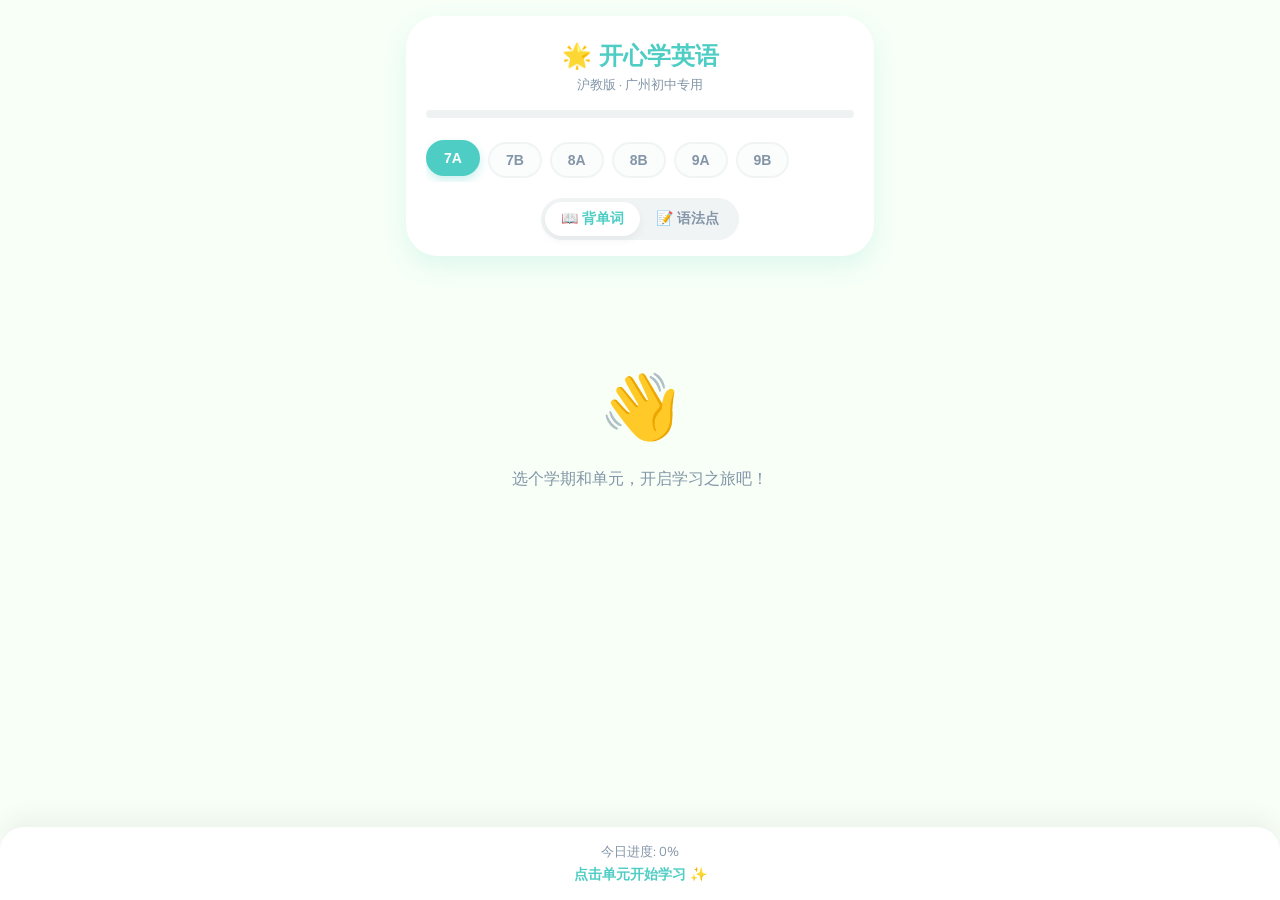
==== index.html @ d418aa86 "Initial commit: PWA enabled" ====
<!doctype html>
<html lang="zh-CN">
<head>
  <meta charset="utf-8"/>
  <meta name="viewport" content="width=device-width,initial-scale=1,maximum-scale=1,user-scalable=no"/>
  <link rel="manifest" href="manifest.json">
  <meta name="theme-color" content="#6cc5a3">
  <title>开心学英语 · 沪教版</title>
  <link rel="preconnect" href="https://fonts.googleapis.com">
  <link rel="preconnect" href="https://fonts.gstatic.com" crossorigin>
  <link href="https://fonts.googleapis.com/css2?family=Nunito:wght@400;700;800&display=swap" rel="stylesheet">
  <link rel="stylesheet" href="style.css"/>
</head>
<body>
  <div id="app" class="wrap">
    <!-- Header: 更加可爱的标题和进度感 -->
    <header class="hd">
      <div class="hd-t">
        <span>🌟 开心学英语</span>
        <small>沪教版 · 广州初中专用</small>
      </div>
      
      <!-- 进度条组件 -->
      <div class="progress-container">
        <div id="progress-bar" class="progress-bar" style="width: 0%"></div>
      </div>
      
      <nav id="grade-tabs" class="tabs"></nav>
      
      <div class="mode-switch">
        <button id="btn-word" class="mode-pill on">📖 背单词</button>
        <button id="btn-grammar" class="mode-pill">📝 语法点</button>
      </div>
    </header>

    <!-- Main content -->
    <main class="main-content">
      <!-- 单元选择区 -->
      <section id="unit-selector" class="selector-area"></section>
      
      <!-- 核心内容展示区 (卡片/列表/题目) -->
      <div id="main-pane" class="content-pane">
        <div class="empty-state">
          <div class="empty-icon">👋</div>
          <p>选个学期和单元，开启学习之旅吧！</p>
        </div>
      </div>
    </main>

    <!-- 状态栏: 底部固定导航/提示 -->
    <footer id="status-bar" class="footer">
      <div class="footer-info">今日进度: <span id="day-progress">0%</span></div>
      <div class="footer-hint">点击单元开始学习 ✨</div>
    </footer>
  </div>

  <!-- 引入数据和逻辑 -->
  <script src="data/words.js"></script>
  <script src="data/grammar.js"></script>
  <script src="app.js"></script>
  <script>
    if ('serviceWorker' in navigator) {
      window.addEventListener('load', () => {
        navigator.serviceWorker.register('./sw.js')
          .then(reg => console.log('SW registered:', reg))
          .catch(err => console.log('SW registration failed:', err));
      });
    }
  </script>
</body>
</html>
---- style.css ----
:root {
  --primary: #4ecdc4;       /* 薄荷绿 */
  --secondary: #ff6b6b;     /* 珊瑚粉 */
  --accent: #ffe66d;        /* 暖黄 */
  --bg: #f7fff7;            /* 极淡绿背景 */
  --text-main: #2f3e46;
  --text-sub: #8395a7;
  --card-bg: #ffffff;
  --shadow: 0 10px 25px rgba(78, 205, 196, 0.15);
  --radius: 24px;
  --radius-sm: 12px;
  --radius-lg: 32px;
}

* {
  box-sizing: border-box;
  -webkit-tap-highlight-color: transparent;
}

body {
  margin: 0;
  font-family: 'Nunito', 'PingFang SC', 'Microsoft YaHei', sans-serif;
  background-color: var(--bg);
  color: var(--text-main);
  overflow-x: hidden;
}

.wrap {
  max-width: 500px;
  margin: 0 auto;
  min-height: 100vh;
  padding: 16px 16px 100px;
}

/* Header Design */
.hd {
  background: white;
  padding: 24px 20px 16px;
  border-radius: var(--radius-lg);
  box-shadow: var(--shadow);
  text-align: center;
  margin-bottom: 24px;
}

.hd-t {
  display: flex;
  flex-direction: column;
  align-items: center;
  margin-bottom: 16px;
}

.hd-t span {
  font-size: 24px;
  font-weight: 800;
  color: var(--primary);
}

.hd-t small {
  font-size: 13px;
  color: var(--text-sub);
  margin-top: 4px;
}

/* Progress Bar */
.progress-container {
  width: 100%;
  height: 8px;
  background: #eef2f3;
  border-radius: 10px;
  margin-bottom: 20px;
  overflow: hidden;
}

.progress-bar {
  height: 100%;
  background: linear-gradient(90deg, var(--primary), #a8e6cf);
  transition: width 0.4s ease;
}

/* Tabs: 学期切换 (7A, 7B...) */
.tabs {
  display: flex;
  gap: 8px;
  overflow-x: auto;
  padding: 4px 0;
  scrollbar-width: none;
  margin-bottom: 16px;
}
.tabs::-webkit-scrollbar { display: none; }

.tabs button {
  flex: 0 0 auto;
  border: 2px solid #f0f4f5;
  background: #fbfcfc;
  color: var(--text-sub);
  padding: 8px 16px;
  border-radius: 50px;
  font-weight: 700;
  font-size: 14px;
  cursor: pointer;
  transition: all 0.2s;
}

.tabs button.on {
  background: var(--primary);
  color: white;
  border-color: var(--primary);
  transform: translateY(-2px);
  box-shadow: 0 4px 10px rgba(78, 205, 196, 0.3);
}

/* Mode Switch: 背单词/语法 */
.mode-switch {
  display: inline-flex;
  background: #f0f4f5;
  padding: 4px;
  border-radius: 50px;
}

.mode-pill {
  border: none;
  background: none;
  padding: 8px 16px;
  border-radius: 50px;
  font-weight: 700;
  font-size: 14px;
  color: var(--text-sub);
  cursor: pointer;
  transition: all 0.3s;
}

.mode-pill.on {
  background: white;
  color: var(--primary);
  box-shadow: 0 4px 10px rgba(0,0,0,0.05);
}

/* Main Content */
.main-content {
  margin-top: 8px;
}

/* Unit Selector - Grid Style */
.selector-area {
  display: grid;
  grid-template-columns: repeat(auto-fill, minmax(70px, 1fr));
  gap: 12px;
  margin-bottom: 24px;
}

.sel-btn {
  aspect-ratio: 1/1;
  border: none;
  background: white;
  border-radius: var(--radius-sm);
  box-shadow: 0 4px 10px rgba(0,0,0,0.04);
  font-weight: 800;
  font-size: 16px;
  color: var(--text-main);
  cursor: pointer;
  transition: all 0.2s;
  display: flex;
  align-items: center;
  justify-content: center;
}

.sel-btn.on {
  background: var(--accent);
  color: #5e4d00;
  transform: scale(1.05);
}

/* Word Card - The Heart of the App */
.content-pane {
  min-height: 320px;
}

.card {
  background: white;
  border-radius: var(--radius-lg);
  padding: 40px 24px;
  box-shadow: var(--shadow);
  text-align: center;
  animation: popin 0.4s cubic-bezier(0.175, 0.885, 0.32, 1.275);
}

.word-card .w {
  font-size: 48px;
  font-weight: 800;
  color: var(--text-main);
  margin-bottom: 4px;
  display: block;
}

.word-card .p {
  font-size: 20px;
  color: var(--primary);
  margin-bottom: 24px;
  display: block;
  font-style: italic;
}

.word-card .m {
  font-size: 22px;
  font-weight: 700;
  color: var(--text-main);
  margin-bottom: 30px;
  display: block;
}

.word-card .example {
  background: #f9fbfb;
  padding: 16px;
  border-radius: var(--radius-sm);
  font-size: 15px;
  color: var(--text-sub);
  line-height: 1.5;
  text-align: left;
  border-left: 4px solid var(--primary);
}

/* Empty State */
.empty-state {
  text-align: center;
  padding: 60px 20px;
  color: var(--text-sub);
}

.empty-icon {
  font-size: 64px;
  margin-bottom: 16px;
  display: block;
}

/* Footer */
.footer {
  position: fixed;
  bottom: 0;
  left: 0;
  right: 0;
  background: white;
  padding: 16px;
  text-align: center;
  border-top-left-radius: 24px;
  border-top-right-radius: 24px;
  box-shadow: 0 -10px 25px rgba(0,0,0,0.05);
  z-index: 100;
}

.footer-info {
  font-size: 13px;
  color: var(--text-sub);
  margin-bottom: 4px;
}

.footer-hint {
  font-size: 14px;
  font-weight: 700;
  color: var(--primary);
}

/* Animations */
@keyframes popin {
  0% { opacity: 0; transform: scale(0.8); }
  100% { opacity: 1; transform: scale(1); }
}
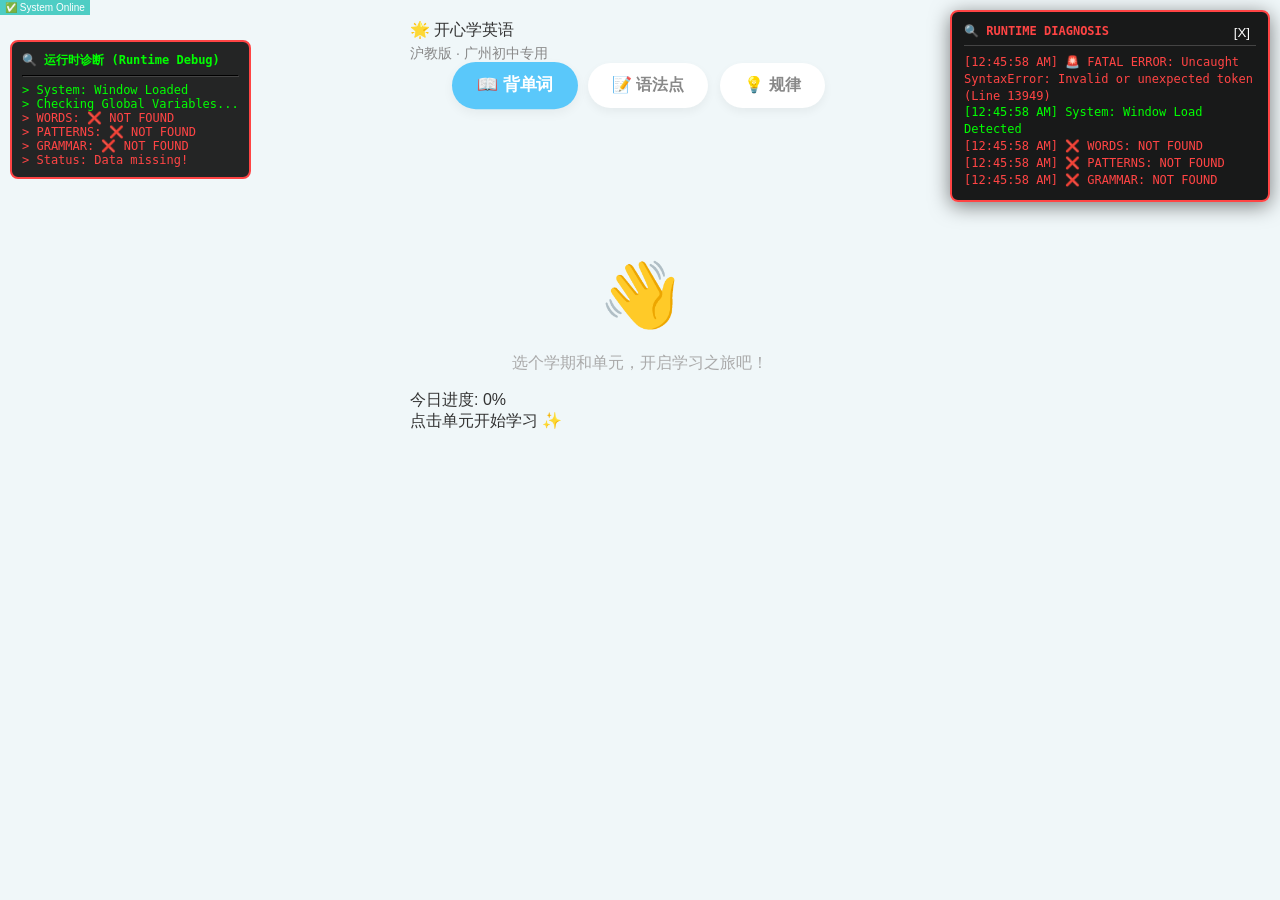
==== commit 2f0bd9de: "Restore data and sync codebase" ====
--- a/index.html
+++ b/index.html
@@ -1,4 +1,4 @@
-<!doctype html>
+<!DOCTYPE html>
 <html lang="zh-CN">
 <head>
   <meta charset="utf-8"/>
@@ -10,17 +10,182 @@
   <link rel="preconnect" href="https://fonts.gstatic.com" crossorigin>
   <link href="https://fonts.googleapis.com/css2?family=Nunito:wght@400;700;800&display=swap" rel="stylesheet">
   <link rel="stylesheet" href="style.css"/>
+  
+
+  
+  <script>
+    document.addEventListener('DOMContentLoaded', () => {
+      const h = document.createElement('div');
+      h.id = 'heartbeat';
+      h.innerText = '✅ System Online';
+      h.style = 'position:fixed;top:0;left:0;background:#4ecdc4;color:white;font-size:10px;padding:2px 5px;z-index:10000;';
+      document.body.prepend(h);
+    });
+  </script>
+
+<script>
+(function() {
+    const createDebugUI = () => {
+        const debugDiv = document.createElement('div');
+        debugDiv.id = 'debug-dashboard';
+        debugDiv.style = 'position:fixed; top:40px; left:10px; background:rgba(0,0,0,0.85); color:#00ff00; font-family:monospace; font-size:12px; padding:10px; z-index:9999; border:2px solid #ff4444; border-radius:8px; max-width:300px; pointer-events:none;';
+        debugDiv.innerHTML = '<strong>🔍 运行时诊断 (Runtime Debug)</strong><hr style="border-color:#444">';
+        document.body.appendChild(debugDiv);
+        return debugDiv;
+    };
+
+    const logToDebug = (msg, isError = false) => {
+        const div = document.getElementById('debug-dashboard');
+        if (!div) return;
+        const line = document.createElement('div');
+        line.style.color = isError ? '#ff4444' : '#00ff00';
+        line.innerText = `> ${msg}`;
+        div.appendChild(line);
+    };
+
+    window.addEventListener('load', () => {
+        const div = createDebugUI();
+        logToDebug('System: Window Loaded');
+
+        // Test 1: Check if app_standalone.js is loaded
+        // We check for a unique function or variable from app.js
+        // Assuming app.js has a 'render' or 'init' or similar, but let's just check global vars.
+        
+        try {
+            logToDebug('Checking Global Variables...');
+            
+            const checkVar = (name) => {
+                if (typeof window[name] !== 'undefined') {
+                    const count = window[name].length || Object.keys(window[name]).length || 'N/A';
+                    logToDebug(`${name}: ✅ OK (${count} items)`);
+                    return true;
+                } else {
+                    logToDebug(`${name}: ❌ NOT FOUND`, true);
+                    return false;
+                }
+            };
+
+            const wOk = checkVar('WORDS');
+            const pOk = checkVar('PATTERNS');
+            const gOk = checkVar('GRAMMAR');
+
+            if (wOk && pOk && gOk) {
+                logToDebug('Status: Data loaded successfully.');
+            } else {
+                logToDebug('Status: Data missing!', true);
+            }
+
+        } catch (e) {
+            logToDebug('CRASH: ' + e.message, true);
+        }
+    });
+
+    // Catch unhandled errors and log them to the UI
+    window.onerror = function(message, source, lineno, colno, error) {
+        const div = document.getElementById('debug-dashboard');
+        if (div) {
+            const line = document.createElement('div');
+            line.style.color = '#ff4444';
+            line.style.fontWeight = 'bold';
+            line.innerText = `🚨 FATAL: ${message} (Line ${lineno})`;
+            div.appendChild(line);
+        }
+        return false;
+    };
+})();
+</script>
+
 </head>
 <body>
+
+<div id="debug-hud" style="
+    position: fixed;
+    top: 10px;
+    right: 10px;
+    width: 320px;
+    max-height: 400px;
+    background: rgba(0, 0, 0, 0.9);
+    color: #00ff00;
+    font-family: monospace;
+    font-size: 12px;
+    padding: 12px;
+    z-index: 10000;
+    border: 2px solid #ff4444;
+    border-radius: 8px;
+    overflow-y: auto;
+    box-shadow: 0 4px 20px rgba(0,0,0,0.5);
+    pointer-events: auto;
+">
+    <div style="display: flex; justify-content: space-between; margin-bottom: 8px; border-bottom: 1px solid #444; padding-bottom: 4px;">
+        <strong style="color: #ff4444;">🔍 RUNTIME DIAGNOSIS</strong>
+        <button onclick="this.parentElement.parentElement.remove()" style="background:none; border:none; color:white; cursor:pointer;">[X]</button>
+    </div>
+    <div id="debug-log" style="white-space: pre-wrap; line-height: 1.4;"></div>
+</div>
+
+<script>
+(function() {
+    const logEl = document.getElementById('debug-log');
+    const log = (msg, type = 'info') => {
+        const div = document.createElement('div');
+        const colors = { info: '#00ff00', error: '#ff4444', warn: '#ffff00', success: '#44ff44' };
+        div.style.color = colors[type] || '#ffffff';
+        div.innerText = `[${new Date().toLocaleTimeString()}] ${msg}`;
+        logEl.appendChild(div);
+        document.getElementById('debug-hud').scrollTop = document.getElementById('debug-hud').scrollHeight;
+    };
+
+    // Capture all errors
+    window.onerror = function(message, source, lineno, colno, error) {
+        log(`🚨 FATAL ERROR: ${message} (Line ${lineno})`, 'error');
+        // Also log the stack trace if available
+        if (error && error.stack) {
+            const stack = document.createElement('div');
+            stack.style.fontSize = '10px';
+            stack.style.color = '#aaa';
+            stack.innerText = error.stack.split('\n')[1] || '';
+            logEl.appendChild(stack);
+        }
+        return false;
+    };
+
+    // Check globals on load
+    window.addEventListener('load', () => {
+        log('System: Window Load Detected');
+        
+        const checkVar = (name) => {
+            try {
+                if (typeof window[name] !== 'undefined') {
+                    const count = window[name].length || Object.keys(window[name]).length || 'N/A';
+                    log(`✅ ${name}: FOUND (${count} items)`, 'success');
+                    return true;
+                } else {
+                    log(`❌ ${name}: NOT FOUND`, 'error');
+                    return false;
+                }
+            } catch (e) {
+                log(`❌ ${name}: ERROR ACCESSING (${e.message})`, 'error');
+                return false;
+            }
+        };
+
+        checkVar('WORDS');
+        checkVar('PATTERNS');
+        checkVar('GRAMMAR');
+    });
+
+    // Attach log to window so app.js can use it
+    window.debugLog = log;
+})();
+</script>
+
   <div id="app" class="wrap">
-    <!-- Header: 更加可爱的标题和进度感 -->
     <header class="hd">
       <div class="hd-t">
         <span>🌟 开心学英语</span>
         <small>沪教版 · 广州初中专用</small>
       </div>
       
-      <!-- 进度条组件 -->
       <div class="progress-container">
         <div id="progress-bar" class="progress-bar" style="width: 0%"></div>
       </div>
@@ -30,15 +195,12 @@
       <div class="mode-switch">
         <button id="btn-word" class="mode-pill on">📖 背单词</button>
         <button id="btn-grammar" class="mode-pill">📝 语法点</button>
+        <button id="btn-pattern" class="mode-pill">💡 规律</button>
       </div>
     </header>
 
-    <!-- Main content -->
     <main class="main-content">
-      <!-- 单元选择区 -->
       <section id="unit-selector" class="selector-area"></section>
-      
-      <!-- 核心内容展示区 (卡片/列表/题目) -->
       <div id="main-pane" class="content-pane">
         <div class="empty-state">
           <div class="empty-icon">👋</div>
@@ -47,25 +209,26 @@
       </div>
     </main>
 
-    <!-- 状态栏: 底部固定导航/提示 -->
     <footer id="status-bar" class="footer">
       <div class="footer-info">今日进度: <span id="day-progress">0%</span></div>
       <div class="footer-hint">点击单元开始学习 ✨</div>
     </footer>
   </div>
 
-  <!-- 引入数据和逻辑 -->
-  <script src="data/words.js"></script>
-  <script src="data/grammar.js"></script>
-  <script src="app.js"></script>
-  <script>
-    if ('serviceWorker' in navigator) {
-      window.addEventListener('load', () => {
-        navigator.serviceWorker.register('./sw.js')
-          .then(reg => console.log('SW registered:', reg))
-          .catch(err => console.log('SW registration failed:', err));
-      });
-    }
-  </script>
+  <!-- Load order: Data must come BEFORE logic -->
+  
+  
+  
+  
+
+  
+  
+  
+  
+
+  
+  
+  
+  <script src="app_standalone.js?v=20260924"></script>
 </body>
-</html>
+</html>
--- a/style.css
+++ b/style.css
@@ -1,266 +1,57 @@
 :root {
-  --primary: #4ecdc4;       /* 薄荷绿 */
-  --secondary: #ff6b6b;     /* 珊瑚粉 */
-  --accent: #ffe66d;        /* 暖黄 */
-  --bg: #f7fff7;            /* 极淡绿背景 */
-  --text-main: #2f3e46;
-  --text-sub: #8395a7;
-  --card-bg: #ffffff;
-  --shadow: 0 10px 25px rgba(78, 205, 196, 0.15);
-  --radius: 24px;
-  --radius-sm: 12px;
-  --radius-lg: 32px;
+    --primary: #5AC8FA;
+    --secondary: #FF9EAA;
+    --bg: #F0F7F9;
+    --card-bg: #FFFFFF;
+    --text: #333333;
+    --text-sub: #888888;
+    --accent: #A8E6CF;
 }
 
-* {
-  box-sizing: border-box;
-  -webkit-tap-highlight-color: transparent;
+* { box-sizing: border-box; -webkit-tap-highlight-color: transparent; }
+body { margin: 0; font-family: 'Segoe UI', Roboto, Helvetica, Arial, sans-serif; background: var(--bg); color: var(--text); overflow-x: hidden; }
+
+.wrap { padding: 20px; max-width: 500px; margin: 0 auto; min-height: 100vh; }
+.hd { margin-bottom: 30px; }
+.hd-t { display: flex; flex-direction: column; }
+.hd-t small { color: var(--text-sub); font-size: 14px; margin-top: 4px; }
+
+.main-content { text-align: center; }
+.mode-switch { display: flex; justify-content: center; gap: 12px; }
+.mode-pill { 
+    border: none; padding: 12px 24px; border-radius: 50px; font-weight: 700; font-size: 16px; 
+    background: white; color: var(--text-sub); box-shadow: 0 4px 10px rgba(0,0,0,0.05); transition: all 0.3s ease;
+}
+.mode-pill.on { background: var(--primary); color: white; transform: scale(1.05); }
+
+.selector-area { display: flex; overflow-x: auto; white-space: nowrap; gap: 12px; padding: 10px 5px; -webkit-overflow-scrolling: touch; scrollbar-width: none; }
+.selector-area::-webkit-scrollbar { display: none; }
+.sel-btn { 
+    border: none; padding: 10px 24px; border-radius: 50px; background: white; 
+    font-weight: 700; color: var(--text); box-shadow: 0 4px 10px rgba(0,0,0,0.05); 
+    white-space: nowrap; cursor: pointer;
+}
+.sel-btn-h { padding: 12px 28px; font-size: 16px; }
+
+.card { 
+    background: var(--card-bg); border-radius: 24px; padding: 25px; 
+    box-shadow: 0 10px 30px rgba(0,0,0,0.08); position: relative; overflow: hidden;
+}
+.word-card .w { font-size: 42px; font-weight: 800; color: var(--primary); display: block; margin-bottom: 5px; }
+.word-card .p { font-size: 20px; color: var(--text-sub); font-style: italic; }
+.word-card .m { font-size: 24px; font-weight: 600; display: block; margin: 15px 0; color: var(--text); }
+.word-card .example { font-size: 16px; color: #666; font-style: italic; background: #f9f9f9; padding: 12px; border-radius: 12px; }
+
+.etymology-box { 
+    margin-top: 15px; padding: 12px; background: #E8F5E9; border-radius: 16px; border-left: 4px solid var(--accent); text-align: left;
+}
+.etym-label { font-size: 12px; font-weight: 800; color: #2E7D32; display: block; margin-bottom: 4px; }
+.etym-content { font-size: 14px; color: #388E3C; line-height: 1.4; }
+
+.ctrl-btn { 
+    border: none; padding: 12px 28px; border-radius: 50px; font-weight: 700; 
+    background: var(--primary); color: white; box-shadow: 0 4px 12px rgba(90,200,250,0.3);
 }
 
-body {
-  margin: 0;
-  font-family: 'Nunito', 'PingFang SC', 'Microsoft YaHei', sans-serif;
-  background-color: var(--bg);
-  color: var(--text-main);
-  overflow-x: hidden;
-}
-
-.wrap {
-  max-width: 500px;
-  margin: 0 auto;
-  min-height: 100vh;
-  padding: 16px 16px 100px;
-}
-
-/* Header Design */
-.hd {
-  background: white;
-  padding: 24px 20px 16px;
-  border-radius: var(--radius-lg);
-  box-shadow: var(--shadow);
-  text-align: center;
-  margin-bottom: 24px;
-}
-
-.hd-t {
-  display: flex;
-  flex-direction: column;
-  align-items: center;
-  margin-bottom: 16px;
-}
-
-.hd-t span {
-  font-size: 24px;
-  font-weight: 800;
-  color: var(--primary);
-}
-
-.hd-t small {
-  font-size: 13px;
-  color: var(--text-sub);
-  margin-top: 4px;
-}
-
-/* Progress Bar */
-.progress-container {
-  width: 100%;
-  height: 8px;
-  background: #eef2f3;
-  border-radius: 10px;
-  margin-bottom: 20px;
-  overflow: hidden;
-}
-
-.progress-bar {
-  height: 100%;
-  background: linear-gradient(90deg, var(--primary), #a8e6cf);
-  transition: width 0.4s ease;
-}
-
-/* Tabs: 学期切换 (7A, 7B...) */
-.tabs {
-  display: flex;
-  gap: 8px;
-  overflow-x: auto;
-  padding: 4px 0;
-  scrollbar-width: none;
-  margin-bottom: 16px;
-}
-.tabs::-webkit-scrollbar { display: none; }
-
-.tabs button {
-  flex: 0 0 auto;
-  border: 2px solid #f0f4f5;
-  background: #fbfcfc;
-  color: var(--text-sub);
-  padding: 8px 16px;
-  border-radius: 50px;
-  font-weight: 700;
-  font-size: 14px;
-  cursor: pointer;
-  transition: all 0.2s;
-}
-
-.tabs button.on {
-  background: var(--primary);
-  color: white;
-  border-color: var(--primary);
-  transform: translateY(-2px);
-  box-shadow: 0 4px 10px rgba(78, 205, 196, 0.3);
-}
-
-/* Mode Switch: 背单词/语法 */
-.mode-switch {
-  display: inline-flex;
-  background: #f0f4f5;
-  padding: 4px;
-  border-radius: 50px;
-}
-
-.mode-pill {
-  border: none;
-  background: none;
-  padding: 8px 16px;
-  border-radius: 50px;
-  font-weight: 700;
-  font-size: 14px;
-  color: var(--text-sub);
-  cursor: pointer;
-  transition: all 0.3s;
-}
-
-.mode-pill.on {
-  background: white;
-  color: var(--primary);
-  box-shadow: 0 4px 10px rgba(0,0,0,0.05);
-}
-
-/* Main Content */
-.main-content {
-  margin-top: 8px;
-}
-
-/* Unit Selector - Grid Style */
-.selector-area {
-  display: grid;
-  grid-template-columns: repeat(auto-fill, minmax(70px, 1fr));
-  gap: 12px;
-  margin-bottom: 24px;
-}
-
-.sel-btn {
-  aspect-ratio: 1/1;
-  border: none;
-  background: white;
-  border-radius: var(--radius-sm);
-  box-shadow: 0 4px 10px rgba(0,0,0,0.04);
-  font-weight: 800;
-  font-size: 16px;
-  color: var(--text-main);
-  cursor: pointer;
-  transition: all 0.2s;
-  display: flex;
-  align-items: center;
-  justify-content: center;
-}
-
-.sel-btn.on {
-  background: var(--accent);
-  color: #5e4d00;
-  transform: scale(1.05);
-}
-
-/* Word Card - The Heart of the App */
-.content-pane {
-  min-height: 320px;
-}
-
-.card {
-  background: white;
-  border-radius: var(--radius-lg);
-  padding: 40px 24px;
-  box-shadow: var(--shadow);
-  text-align: center;
-  animation: popin 0.4s cubic-bezier(0.175, 0.885, 0.32, 1.275);
-}
-
-.word-card .w {
-  font-size: 48px;
-  font-weight: 800;
-  color: var(--text-main);
-  margin-bottom: 4px;
-  display: block;
-}
-
-.word-card .p {
-  font-size: 20px;
-  color: var(--primary);
-  margin-bottom: 24px;
-  display: block;
-  font-style: italic;
-}
-
-.word-card .m {
-  font-size: 22px;
-  font-weight: 700;
-  color: var(--text-main);
-  margin-bottom: 30px;
-  display: block;
-}
-
-.word-card .example {
-  background: #f9fbfb;
-  padding: 16px;
-  border-radius: var(--radius-sm);
-  font-size: 15px;
-  color: var(--text-sub);
-  line-height: 1.5;
-  text-align: left;
-  border-left: 4px solid var(--primary);
-}
-
-/* Empty State */
-.empty-state {
-  text-align: center;
-  padding: 60px 20px;
-  color: var(--text-sub);
-}
-
-.empty-icon {
-  font-size: 64px;
-  margin-bottom: 16px;
-  display: block;
-}
-
-/* Footer */
-.footer {
-  position: fixed;
-  bottom: 0;
-  left: 0;
-  right: 0;
-  background: white;
-  padding: 16px;
-  text-align: center;
-  border-top-left-radius: 24px;
-  border-top-right-radius: 24px;
-  box-shadow: 0 -10px 25px rgba(0,0,0,0.05);
-  z-index: 100;
-}
-
-.footer-info {
-  font-size: 13px;
-  color: var(--text-sub);
-  margin-bottom: 4px;
-}
-
-.footer-hint {
-  font-size: 14px;
-  font-weight: 700;
-  color: var(--primary);
-}
-
-/* Animations */
-@keyframes popin {
-  0% { opacity: 0; transform: scale(0.8); }
-  100% { opacity: 1; transform: scale(1); }
-}
+.empty-state { text-align: center; margin-top: 100px; color: #aaa; }
+.empty-icon { font-size: 64px; display: block; margin-bottom: 20px; }
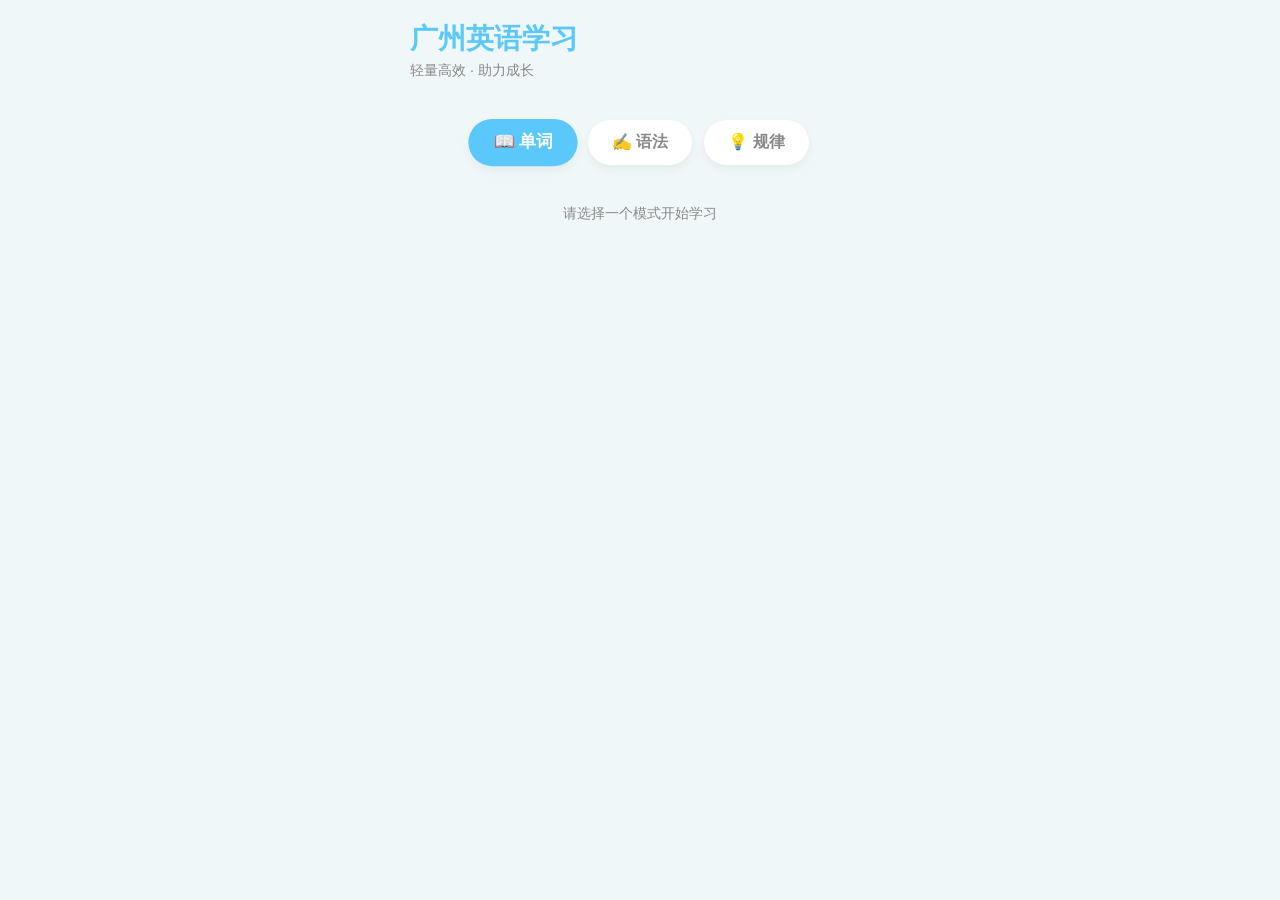
==== commit 2e7ec300: "Refactor: set index.html as main entry" ====
--- a/index.html
+++ b/index.html
@@ -1,234 +1,16 @@
 <!DOCTYPE html>
 <html lang="zh-CN">
 <head>
-  <meta charset="utf-8"/>
-  <meta name="viewport" content="width=device-width,initial-scale=1,maximum-scale=1,user-scalable=no"/>
-  <link rel="manifest" href="manifest.json">
-  <meta name="theme-color" content="#6cc5a3">
-  <title>开心学英语 · 沪教版</title>
-  <link rel="preconnect" href="https://fonts.googleapis.com">
-  <link rel="preconnect" href="https://fonts.gstatic.com" crossorigin>
-  <link href="https://fonts.googleapis.com/css2?family=Nunito:wght@400;700;800&display=swap" rel="stylesheet">
-  <link rel="stylesheet" href="style.css"/>
-  
-
-  
-  <script>
-    document.addEventListener('DOMContentLoaded', () => {
-      const h = document.createElement('div');
-      h.id = 'heartbeat';
-      h.innerText = '✅ System Online';
-      h.style = 'position:fixed;top:0;left:0;background:#4ecdc4;color:white;font-size:10px;padding:2px 5px;z-index:10000;';
-      document.body.prepend(h);
-    });
-  </script>
-
-<script>
-(function() {
-    const createDebugUI = () => {
-        const debugDiv = document.createElement('div');
-        debugDiv.id = 'debug-dashboard';
-        debugDiv.style = 'position:fixed; top:40px; left:10px; background:rgba(0,0,0,0.85); color:#00ff00; font-family:monospace; font-size:12px; padding:10px; z-index:9999; border:2px solid #ff4444; border-radius:8px; max-width:300px; pointer-events:none;';
-        debugDiv.innerHTML = '<strong>🔍 运行时诊断 (Runtime Debug)</strong><hr style="border-color:#444">';
-        document.body.appendChild(debugDiv);
-        return debugDiv;
-    };
-
-    const logToDebug = (msg, isError = false) => {
-        const div = document.getElementById('debug-dashboard');
-        if (!div) return;
-        const line = document.createElement('div');
-        line.style.color = isError ? '#ff4444' : '#00ff00';
-        line.innerText = `> ${msg}`;
-        div.appendChild(line);
-    };
-
-    window.addEventListener('load', () => {
-        const div = createDebugUI();
-        logToDebug('System: Window Loaded');
-
-        // Test 1: Check if app_standalone.js is loaded
-        // We check for a unique function or variable from app.js
-        // Assuming app.js has a 'render' or 'init' or similar, but let's just check global vars.
-        
-        try {
-            logToDebug('Checking Global Variables...');
-            
-            const checkVar = (name) => {
-                if (typeof window[name] !== 'undefined') {
-                    const count = window[name].length || Object.keys(window[name]).length || 'N/A';
-                    logToDebug(`${name}: ✅ OK (${count} items)`);
-                    return true;
-                } else {
-                    logToDebug(`${name}: ❌ NOT FOUND`, true);
-                    return false;
-                }
-            };
-
-            const wOk = checkVar('WORDS');
-            const pOk = checkVar('PATTERNS');
-            const gOk = checkVar('GRAMMAR');
-
-            if (wOk && pOk && gOk) {
-                logToDebug('Status: Data loaded successfully.');
-            } else {
-                logToDebug('Status: Data missing!', true);
-            }
-
-        } catch (e) {
-            logToDebug('CRASH: ' + e.message, true);
-        }
-    });
-
-    // Catch unhandled errors and log them to the UI
-    window.onerror = function(message, source, lineno, colno, error) {
-        const div = document.getElementById('debug-dashboard');
-        if (div) {
-            const line = document.createElement('div');
-            line.style.color = '#ff4444';
-            line.style.fontWeight = 'bold';
-            line.innerText = `🚨 FATAL: ${message} (Line ${lineno})`;
-            div.appendChild(line);
-        }
-        return false;
-    };
-})();
-</script>
-
+    <meta charset="UTF-8">
+    <meta name="viewport" content="width=device-width, initial-scale=1.0, maximum-scale=1.0, user-scalable=no">
+    <title>广州英语学习</title>
+    <link rel="stylesheet" href="style.css">
 </head>
 <body>
-
-<div id="debug-hud" style="
-    position: fixed;
-    top: 10px;
-    right: 10px;
-    width: 320px;
-    max-height: 400px;
-    background: rgba(0, 0, 0, 0.9);
-    color: #00ff00;
-    font-family: monospace;
-    font-size: 12px;
-    padding: 12px;
-    z-index: 10000;
-    border: 2px solid #ff4444;
-    border-radius: 8px;
-    overflow-y: auto;
-    box-shadow: 0 4px 20px rgba(0,0,0,0.5);
-    pointer-events: auto;
-">
-    <div style="display: flex; justify-content: space-between; margin-bottom: 8px; border-bottom: 1px solid #444; padding-bottom: 4px;">
-        <strong style="color: #ff4444;">🔍 RUNTIME DIAGNOSIS</strong>
-        <button onclick="this.parentElement.parentElement.remove()" style="background:none; border:none; color:white; cursor:pointer;">[X]</button>
-    </div>
-    <div id="debug-log" style="white-space: pre-wrap; line-height: 1.4;"></div>
-</div>
-
-<script>
-(function() {
-    const logEl = document.getElementById('debug-log');
-    const log = (msg, type = 'info') => {
-        const div = document.createElement('div');
-        const colors = { info: '#00ff00', error: '#ff4444', warn: '#ffff00', success: '#44ff44' };
-        div.style.color = colors[type] || '#ffffff';
-        div.innerText = `[${new Date().toLocaleTimeString()}] ${msg}`;
-        logEl.appendChild(div);
-        document.getElementById('debug-hud').scrollTop = document.getElementById('debug-hud').scrollHeight;
-    };
-
-    // Capture all errors
-    window.onerror = function(message, source, lineno, colno, error) {
-        log(`🚨 FATAL ERROR: ${message} (Line ${lineno})`, 'error');
-        // Also log the stack trace if available
-        if (error && error.stack) {
-            const stack = document.createElement('div');
-            stack.style.fontSize = '10px';
-            stack.style.color = '#aaa';
-            stack.innerText = error.stack.split('\n')[1] || '';
-            logEl.appendChild(stack);
-        }
-        return false;
-    };
-
-    // Check globals on load
-    window.addEventListener('load', () => {
-        log('System: Window Load Detected');
-        
-        const checkVar = (name) => {
-            try {
-                if (typeof window[name] !== 'undefined') {
-                    const count = window[name].length || Object.keys(window[name]).length || 'N/A';
-                    log(`✅ ${name}: FOUND (${count} items)`, 'success');
-                    return true;
-                } else {
-                    log(`❌ ${name}: NOT FOUND`, 'error');
-                    return false;
-                }
-            } catch (e) {
-                log(`❌ ${name}: ERROR ACCESSING (${e.message})`, 'error');
-                return false;
-            }
-        };
-
-        checkVar('WORDS');
-        checkVar('PATTERNS');
-        checkVar('GRAMMAR');
-    });
-
-    // Attach log to window so app.js can use it
-    window.debugLog = log;
-})();
-</script>
-
-  <div id="app" class="wrap">
-    <header class="hd">
-      <div class="hd-t">
-        <span>🌟 开心学英语</span>
-        <small>沪教版 · 广州初中专用</small>
-      </div>
-      
-      <div class="progress-container">
-        <div id="progress-bar" class="progress-bar" style="width: 0%"></div>
-      </div>
-      
-      <nav id="grade-tabs" class="tabs"></nav>
-      
-      <div class="mode-switch">
-        <button id="btn-word" class="mode-pill on">📖 背单词</button>
-        <button id="btn-grammar" class="mode-pill">📝 语法点</button>
-        <button id="btn-pattern" class="mode-pill">💡 规律</button>
-      </div>
-    </header>
-
-    <main class="main-content">
-      <section id="unit-selector" class="selector-area"></section>
-      <div id="main-pane" class="content-pane">
-        <div class="empty-state">
-          <div class="empty-icon">👋</div>
-          <p>选个学期和单元，开启学习之旅吧！</p>
-        </div>
-      </div>
-    </main>
-
-    <footer id="status-bar" class="footer">
-      <div class="footer-info">今日进度: <span id="day-progress">0%</span></div>
-      <div class="footer-hint">点击单元开始学习 ✨</div>
-    </footer>
-  </div>
-
-  <!-- Load order: Data must come BEFORE logic -->
-  
-  
-  
-  
-
-  
-  
-  
-  
-
-  
-  
-  
-  <script src="app_standalone.js?v=20260924"></script>
+    <div id="app"></div>
+    <script src="data/words_final.js"></script>
+    <script src="data/grammar_final.js"></script>
+    <script src="data/patterns_final.js"></script>
+    <script src="app_v2.js"></script>
 </body>
 </html>
